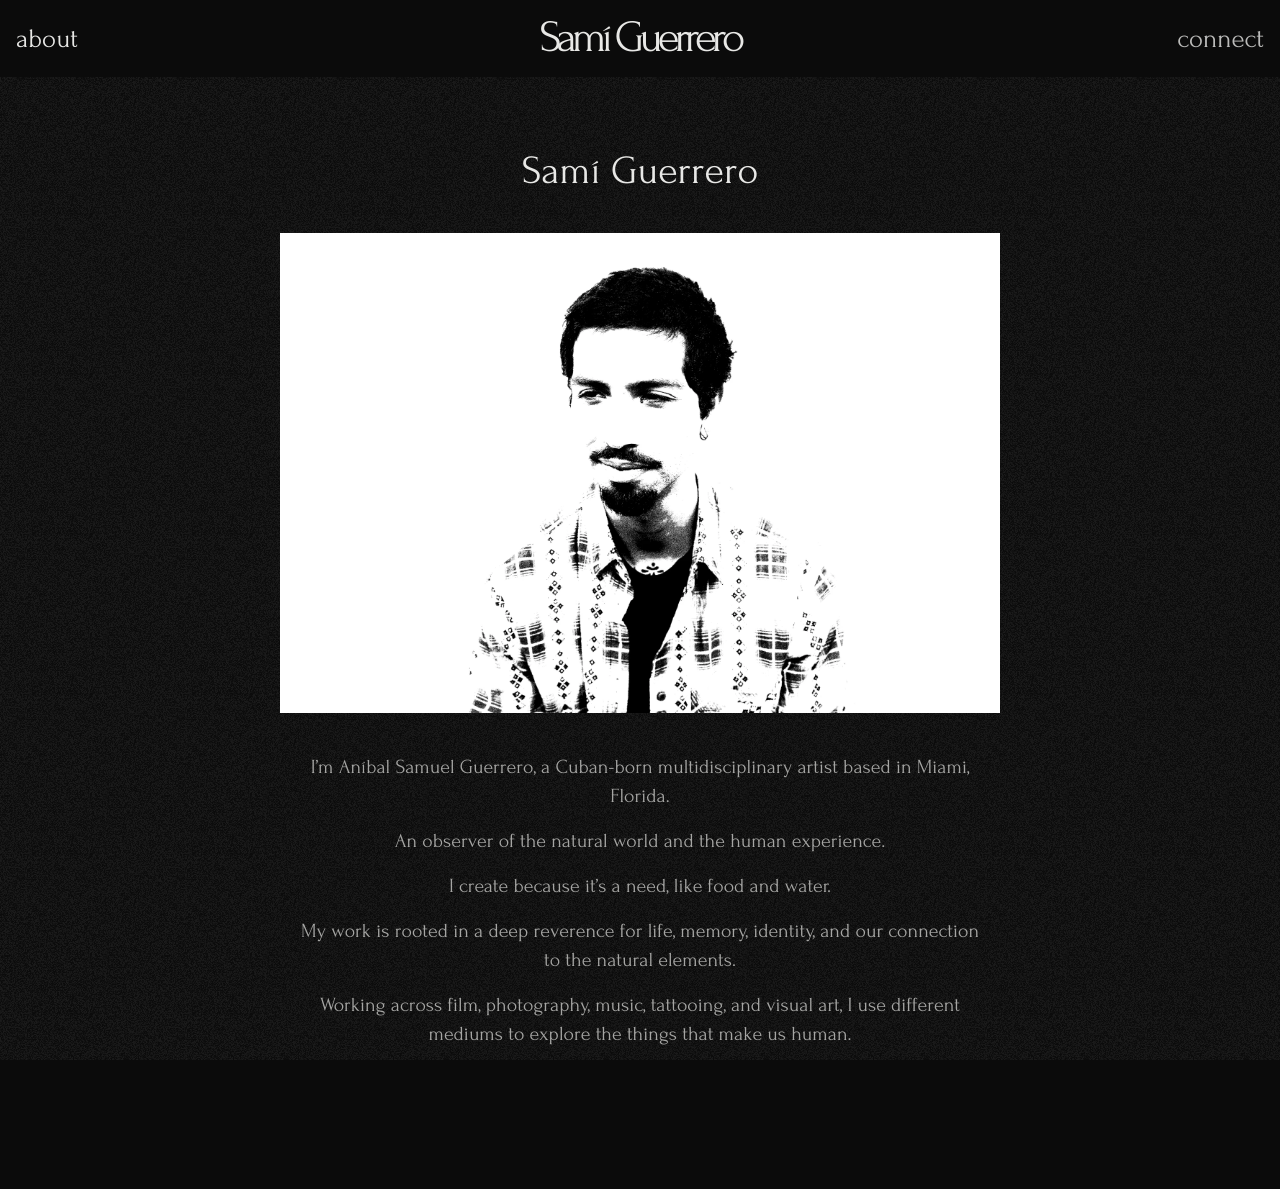
==== about.html @ 872e10c2 "About: add tattooing to the mediums line Co-Authored-By: Claude Opus 5.5 <noreply@anthropic.com> Cla" ====
<!doctype html>
<html lang="en">
<head>
<meta charset="utf-8">
<meta name="viewport" content="width=device-width, initial-scale=1">
<title>about · samigxrrero</title>
<meta name="description" content="About Samí Guerrero.">
<link rel="preconnect" href="https://fonts.googleapis.com">
<link rel="preconnect" href="https://fonts.gstatic.com" crossorigin>
<link rel="stylesheet" href="https://fonts.googleapis.com/css2?family=Forum&display=swap">
<link rel="icon" href="favicon.ico?v=2" sizes="any">
<link rel="icon" href="img/favicon-32.png?v=2" type="image/png" sizes="32x32">
<link rel="icon" href="favicon.svg?v=2" type="image/svg+xml">
<link rel="apple-touch-icon" href="img/apple-touch-icon.png?v=2">
<link rel="stylesheet" href="styles.css?v=20261119m">
</head>
<body>


<div class="wrap">

  <header class="site-header bar">
    <a class="bar-l" href="about.html" aria-current="page">about</a>
    <a class="logo" href="index.html">Samí Guerrero</a>
    <a class="bar-r" href="contact.html">connect</a>
  </header>

  <main class="about-page" aria-label="About">
    <h1 class="about-name">Samí Guerrero</h1>
    <div class="about-portrait" data-tap>
      <img src="img/about-1.webp" alt="Samí Guerrero" width="2000" height="1333">
      <img class="about-alt" src="img/about-2.webp" alt="" aria-hidden="true" width="2000" height="1333">
    </div>
    <div class="lede about-bio">
      <p><span>I’m Aníbal Samuel Guerrero, a Cuban-born multidisciplinary artist based in Miami, Florida.</span><span>An observer of the natural world and the human experience.</span><span>I create because it’s a need, like food and water.</span></p>
      <p><span>My work is rooted in a deep reverence for life, memory, identity, and our connection to the natural elements.</span><span>Working across film, photography, music, tattooing, and visual art, I use different mediums to explore the things that make us human.</span></p>
    </div>
  </main>


</div>
<script src="site.js?v=20261101d"></script>
</body>
</html>
---- styles.css ----
:root {
  --bg: #0b0b0b;
  --fg: #e8e8e6;
  --muted: #a6a6a4;
  --dim: #8c8c8a;
  --line: #262626;
  --ph: #1a1a1a;
  --ease: cubic-bezier(.2, .7, .2, 1);
}

* { box-sizing: border-box; }

html { scroll-behavior: smooth; }

/* nothing on the page may push it wider than the screen, so phones only scroll up and down */
html { overflow-x: hidden; overscroll-behavior-x: none; -webkit-text-size-adjust: 100%; text-size-adjust: 100%; }

body {
  margin: 0;
  overflow-x: clip;
  background: var(--bg);
  color: var(--fg);
  font-family: 'Helvetica Neue', Helvetica, Arial, sans-serif;
  -webkit-font-smoothing: antialiased;
  -moz-osx-font-smoothing: grayscale;
  text-rendering: geometricPrecision;
}

img { display: block; max-width: 100%; }

a { color: var(--fg); text-decoration: none; transition: color .4s ease, opacity .4s ease; }
a:hover { color: #fff; }

/* film grain: one small still noise tile, no live filter or blending, so scrolling stays light */
.grain { display: none; }
body::after { content: ""; position: fixed; inset: 0; z-index: 0; pointer-events: none; background: url(img/grain.png) 0 0 / 160px 160px repeat; opacity: .07; }

.wrap { position: relative; z-index: 1; max-width: 1280px; margin: 0 auto; padding: 0 clamp(16px, 4vw, 56px); min-height: 100vh; display: flex; flex-direction: column; }

/* header + nav */
.site-header { display: flex; flex-wrap: wrap; justify-content: space-between; align-items: center; gap: 16px; padding: 28px 0; }
.logo { font-size: 18px; font-weight: 500; letter-spacing: .02em; }
.nav { display: flex; flex-wrap: wrap; gap: 28px; font-size: 18px; }
.nav a { opacity: .62; }
.nav a:hover, .nav a[aria-current="page"] { opacity: 1; }

/* type */
.display { margin: 0; font-weight: 500; line-height: .9; letter-spacing: -.045em; }
.label { margin: 0; font-size: 13px; font-weight: 500; letter-spacing: .14em; text-transform: uppercase; color: var(--dim); }
.big { margin: 0; font-size: clamp(36px, 5vw, 56px); font-weight: 500; letter-spacing: -.04em; line-height: 1; }
.lede { margin: 0; font-size: 18px; line-height: 1.55; color: var(--muted); }

/* sections */
.section { border-top: 1px solid var(--line); padding: 72px 0; }
.section-head { display: flex; justify-content: space-between; align-items: baseline; margin-bottom: 40px; }
.split { display: flex; flex-wrap: wrap; gap: 48px; }
.split > .label { flex: 1 1 200px; }
.split > .body { flex: 999 1 480px; }

/* placeholders / images */
.ph {
  background: var(--ph); color: var(--dim);
  display: flex; align-items: center; justify-content: center;
  font-size: 13px; letter-spacing: .1em; overflow: hidden;
  transition: background-color .6s ease;
}
.ph img { width: 100%; height: 100%; object-fit: cover; }

/* grids */
.grid { display: grid; gap: 24px; }
.grid-4 { grid-template-columns: repeat(auto-fit, minmax(240px, 1fr)); }
.grid-shop { grid-template-columns: repeat(auto-fit, minmax(200px, 1fr)); }
.grid-2x2 { grid-template-columns: repeat(2, minmax(0, 1fr)); gap: 48px 24px; }
.grid-fill { grid-template-columns: repeat(auto-fill, minmax(220px, 1fr)); }
.grid-decks { grid-template-columns: repeat(auto-fill, minmax(160px, 1fr)); }

/* tiles */
.tile { display: flex; flex-direction: column; gap: 12px; transition: transform .6s var(--ease); }
.tile:hover { transform: translateY(-6px); }
.tile:hover .ph { background-color: #242424; }
.tile-meta { display: flex; justify-content: space-between; font-size: 15px; }
.name { font-size: 15px; }
.price, .num { font-size: 14px; color: var(--dim); }

/* arrows */
.arrow { display: inline-block; transition: transform .5s var(--ease); }
.more { display: inline-flex; align-items: center; gap: 10px; min-height: 44px; font-size: 14px; }
.more:hover .arrow, .world:hover .arrow, .row:hover .arrow { transform: translateX(8px); }

/* worlds */
.world {
  display: flex; flex-direction: column; justify-content: space-between; gap: 64px;
  min-height: 280px; padding: 36px; border: 1px solid #2e2e2e; background: #111;
  transition: background-color .5s ease, border-color .5s ease;
}
.world:hover { background: #161616; border-color: #5a5a5a; }
.world-sub { font-size: 13px; color: var(--dim); }
.world-row { display: flex; justify-content: space-between; align-items: flex-end; }

/* button */
.btn { align-self: flex-start; display: inline-flex; align-items: center; justify-content: center; text-align: center; min-height: 48px; padding: 0 28px; border: 1px solid var(--fg); font-size: 14px; opacity: .8; transition: opacity .6s ease, box-shadow .9s ease, color .6s ease; }
.btn:hover, .btn:focus-visible, .btn[aria-expanded="true"] { opacity: 1; color: #fff; box-shadow: 0 0 32px rgba(255, 255, 255, .06), inset 0 0 16px rgba(255, 255, 255, .02); }
.msg-options { margin-top: 0; animation: fade-in .4s ease; }
@keyframes fade-in { from { opacity: 0; transform: translateY(-4px); } to { opacity: 1; transform: none; } }

/* call to action */
.cta { padding: 120px 0; display: flex; flex-direction: column; align-items: flex-start; gap: 32px; }
.btn-solid { min-height: 52px; padding: 0 32px; background: var(--fg); color: var(--bg); border-color: var(--fg); font-size: 15px; font-weight: 500; }
.btn-solid:hover { background: #fff; color: var(--bg); }

/* photo page: one long stream of vsco photos */
.photos { display: flex; flex-direction: column; gap: 24px; padding: 24px 0 120px; }
.stream { display: flex; flex-direction: column; align-items: center; gap: clamp(40px, 7vw, 88px); padding-top: 48px; }
.still { display: block; width: min(720px, 100%); opacity: 0; transition: opacity .45s ease; }
.still.in { opacity: .9; }
.still img { width: 100%; height: auto; background: var(--ph); }
@media (hover: hover) { .still.in:hover { opacity: 1; } }
.stream-more { align-self: center; margin-top: 72px; font-size: 14px; opacity: .62; transition: opacity .4s ease; }
.stream-more:hover { opacity: 1; }
.cats { display: flex; flex-direction: column; padding-top: 32px; }
.cat-row { align-items: baseline; padding: 18px 0; border-bottom: 1px solid var(--line); opacity: .86; transition: opacity .3s ease; }
.cat-row:hover, .cat-row:focus-visible { opacity: 1; }
.cat-title { font-size: 15px; font-weight: 400; padding-top: 24px; }
@media (prefers-reduced-motion: reduce) { .still { opacity: .86; transform: none; transition: none; } }

/* video page */
.videos { display: flex; flex-direction: column; gap: 72px; padding: 72px 0 120px; }
.vid { display: flex; flex-direction: column; gap: 14px; }
.frame { position: relative; aspect-ratio: 16 / 9; background: var(--ph); overflow: hidden; }
.frame > img, .frame > .ph, .frame iframe, .frame .loop { position: absolute; inset: 0; width: 100%; height: 100%; border: 0; }
.frame > img { object-fit: cover; transition: opacity .6s ease, transform .8s var(--ease); }
.frame .loop { pointer-events: none; opacity: 0; transition: opacity .6s ease; transform: scale(1.02); }
.vid.looping .frame .loop { opacity: 1; }
.vid.looping .frame > img { opacity: 0; }
.play { position: absolute; inset: 0; z-index: 2; width: 100%; height: 100%; background: transparent; border: 0; cursor: pointer; }
.play:focus-visible { outline: 2px solid var(--fg); outline-offset: 4px; }
.vid-meta { display: flex; justify-content: space-between; gap: 16px; font-size: 15px; }
.dim { color: var(--dim); }

/* music page */
.music { display: flex; flex-direction: column; align-items: center; text-align: center; gap: 20px; padding: 96px 0 140px; }
.music .now { font-weight: 400; text-transform: none; letter-spacing: .04em; }
.track { background: none; border: 0; padding: 4px 8px; color: var(--fg); font: inherit; font-size: 18px; cursor: pointer; opacity: .85; transition: opacity .4s ease, color .4s ease; }
.track:hover { opacity: 1; color: #fff; }
.scope { margin-top: 28px; background: none; border: 0; padding: 0; cursor: pointer; width: min(560px, 100%); color: var(--fg); }
.scope canvas { display: block; width: 100%; height: 160px; }

.scope:focus-visible, .track:focus-visible, .skip:focus-visible { outline: 2px solid var(--fg); outline-offset: 6px; }
.deck { display: flex; align-items: center; gap: 24px; margin-top: 12px; font-size: 14px; color: var(--dim); }
.skip { min-width: 44px; min-height: 44px; background: none; border: 0; color: var(--fg); font: inherit; font-size: 18px; cursor: pointer; opacity: .62; transition: opacity .4s ease; }
.skip:hover { opacity: 1; }
.hint { margin: 0; font-size: 13px; color: var(--dim); }
.where { background: #111; color: var(--fg); border: 1px solid #2e2e2e; padding: 36px; min-width: min(360px, 90vw); text-align: center; }
.where::backdrop { background: rgba(0, 0, 0, .7); }
.where-links { display: flex; flex-wrap: wrap; justify-content: center; gap: 16px; margin: 24px 0; }
.where .btn { align-self: auto; }
.close { background: none; border: 0; color: var(--dim); font: inherit; font-size: 13px; cursor: pointer; min-height: 44px; }
.close:hover { color: var(--fg); }

/* back link */
.back { display: inline-flex; align-items: center; min-height: 44px; font-size: 14px; opacity: .62; align-self: flex-start; }
.back:hover { opacity: 1; }

/* foundation page */
.fdn { display: flex; flex-direction: column; gap: 96px; padding: 24px 0 120px; }
.fdn-cols { display: grid; grid-template-columns: repeat(2, minmax(0, 1fr)); gap: 24px; }
.fdn-col { display: flex; flex-direction: column; align-items: flex-start; gap: 16px; padding: 40px; border: 1px solid #2e2e2e; background: #111; }
.fdn-col .label { margin-bottom: 8px; }
.fdn-line { margin: 0; font-size: 14px; color: var(--dim); }
.fdn-link { font-size: 15px; border-bottom: 1px solid #3a3a3a; padding-bottom: 2px; }
.fdn-link:hover { border-color: var(--fg); }
.fdn-col .btn { margin-top: 8px; }
.fdn-mission { display: flex; flex-direction: column; align-items: center; text-align: center; gap: 28px; }
.fdn-mission .lede { max-width: 680px; }
.fdn-logo { display: block; align-self: center; width: min(280px, 70vw); height: auto; border-radius: 50%; }
.fdn-follow { display: flex; flex-direction: column; align-items: center; gap: 20px; }
.fdn-follow .btn { align-self: center; }
@media (max-width: 720px) { .fdn-cols { grid-template-columns: 1fr; } .fdn-col { padding: 28px; } }

/* contact page */
.contact { display: flex; flex-direction: column; gap: 56px; padding: 24px 0 140px; }
.contact-rows { display: flex; flex-direction: column; border-top: 1px solid var(--line); }
.contact-row { display: flex; flex-wrap: wrap; justify-content: space-between; align-items: baseline; gap: 12px 40px; padding: 32px 0; border-bottom: 1px solid var(--line); }
.contact-mail { font-size: clamp(20px, 2.4vw, 28px); letter-spacing: -.01em; }
.contact-intro { display: flex; flex-direction: column; gap: 24px; }
.contact-intro .lede { max-width: 620px; font-style: italic; font-size: clamp(17px, 1.9vw, 21px); line-height: 1.5; letter-spacing: -.01em; color: #d6d6d4; }
.contact-packages { align-self: flex-end; margin-top: 16px; font-size: 14px; opacity: .62; transition: opacity .4s ease; }
.contact-packages:hover, .contact-packages:focus-visible { opacity: 1; }
.where .fdn-line { margin: 8px 0 0; }
button.btn { background: none; color: var(--fg); font: inherit; font-size: 14px; cursor: pointer; }

/* foundation handle + echo */
.handle, .echo { font-size: clamp(28px, 4vw, 44px); font-weight: 500; letter-spacing: -.03em; line-height: 1.15; }
.handle { opacity: .9; transition: opacity .6s ease, text-shadow .9s ease; }
.handle:hover, .handle:focus-visible { opacity: 1; color: #fff; text-shadow: 0 0 36px rgba(255, 255, 255, .08); }
.echo { display: grid; justify-items: center; align-content: start; height: 0; margin-top: -20px; overflow: hidden; transition: height 1s cubic-bezier(.2, .7, .2, 1); }
.echo.on { height: calc(5 * 1.15em + 100px); }
.echo span { opacity: 0; transform: translateY(-70%); transition: opacity .8s ease var(--d), transform .9s cubic-bezier(.2, .7, .2, 1) var(--d); }
.echo.on span { opacity: var(--o); transform: none; }
@media (prefers-reduced-motion: reduce) { .echo, .echo span { transition: none; } }

/* collection intro */
.collection-intro { display: flex; flex-direction: column; align-items: center; text-align: center; gap: 28px; padding: 120px 0 88px; }
.intro-desc { margin: 0; max-width: 680px; font-size: 17px; line-height: 1.6; color: var(--muted); }

/* deck graphics */
.deck-img { aspect-ratio: 1 / 3.62; display: flex; align-items: center; justify-content: center; }
.deck-img img { width: 100%; height: 100%; object-fit: contain; filter: drop-shadow(0 18px 28px rgba(0, 0, 0, .55)); transition: transform .6s var(--ease); }
.tile.deck:hover .deck-img img { transform: translateY(-4px) rotate(-1.5deg); }
.grid-decks { grid-template-columns: repeat(5, minmax(0, 1fr)); }
@media (max-width: 1100px) { .grid-decks { grid-template-columns: repeat(3, minmax(0, 1fr)); } }
@media (max-width: 560px) { .grid-decks { grid-template-columns: repeat(2, minmax(0, 1fr)); } }

/* zine covers */
.grid-zines { grid-template-columns: repeat(3, minmax(0, 1fr)); }
.zine-img { aspect-ratio: 960 / 1395; overflow: hidden; background: var(--ph); box-shadow: 0 18px 40px rgba(0, 0, 0, .5); }
.zine-img img { width: 100%; height: 100%; object-fit: cover; transition: transform .8s var(--ease); }
.tile.zine:hover .zine-img img { transform: scale(1.03); }
@media (max-width: 560px) { .grid-zines { grid-template-columns: repeat(2, minmax(0, 1fr)); } }

/* home: stepped name */
/* homepage: each part fills its own screen; the first screen is only the name */
.home { position: relative; flex: 1; display: flex; flex-direction: column; }
/* looping clip behind the homepage, edge to edge between the header and the footer */
.home-bg { position: absolute; top: 0; bottom: 0; left: 50%; width: 100vw; transform: translateX(-50%); overflow: hidden; z-index: 0; pointer-events: none; }
.home-bg video { width: 100%; height: 100%; object-fit: cover; opacity: .32; }
.home-bg::after { content: ""; position: absolute; inset: 0; background: linear-gradient(to bottom, rgba(11, 11, 11, .55), rgba(11, 11, 11, 0) 22%, rgba(11, 11, 11, 0) 78%, rgba(11, 11, 11, .55)); }
.home > section { position: relative; z-index: 1; }
/* with Reduce Motion on, show a still frame instead of the moving clip */
@media (prefers-reduced-motion: reduce) {
  .home-bg video { display: none; }
  .home-bg::before { content: ""; position: absolute; inset: 0; background: url(img/home-loop-poster.jpg) center / cover no-repeat; opacity: .32; }
}
.home-hero { padding: clamp(48px, 10vh, 120px) 0 clamp(120px, 16vw, 240px); }
/* homepage name + quote in Helvetica Neue (the body font) */
.hero-name { display: flex; flex-direction: column; align-items: flex-start; font-weight: 500; font-size: clamp(64px, 21vw, 300px); letter-spacing: -.045em; }
.hero-name span:last-child { align-self: flex-end; }

/* shop: price on hover */
@media (hover: hover) {
  .tile.deck .price, .tile.zine .price { opacity: 0; transform: translateY(-4px); transition: opacity .4s ease, transform .5s var(--ease); }
  .tile.deck:hover .price, .tile.deck:focus-visible .price, .tile.zine:hover .price, .tile.zine:focus-visible .price { opacity: 1; transform: none; color: var(--fg); }
}

/* home: big links */
/* same gap above work/shop (from the name) and below it (to the quote) */
.bigs { display: flex; flex-direction: column; align-items: center; gap: clamp(40px, 7vw, 96px); padding: 0; margin-top: 70vh; margin-top: 70svh; }
.biglink { font-size: clamp(56px, 9vw, 128px); font-weight: 500; line-height: .9; letter-spacing: -.045em; opacity: .9; transition: transform .8s var(--ease), opacity .6s ease, text-shadow .9s ease; }
.biglink:hover, .biglink:focus-visible { opacity: 1; color: #fff; transform: translateY(-4px); text-shadow: 0 0 40px rgba(255, 255, 255, .08); }
.biglink:active { transform: translateY(-2px) scale(.98); }
.home-fdn { display: flex; flex-direction: column; align-items: center; justify-content: center; text-align: center; gap: 28px; min-height: 100vh; min-height: 100svh; padding: 0; }
.home-fdn .btn { align-self: center; }
.home-quote { margin-top: auto; padding: 48px 0; text-align: center; }
.home-quote p { margin: 0; font-weight: 400; font-style: italic; font-size: clamp(22px, 3vw, 40px); line-height: 1.3; letter-spacing: -.015em; color: #d6d6d4; }

/* work page: magnifying wave */
.work-list { display: flex; flex-direction: column; align-items: center; gap: clamp(24px, 4vw, 48px); padding: clamp(72px, 10vw, 140px) 0 clamp(120px, 14vw, 180px); }
.wave { font-size: clamp(52px, 8.5vw, 120px); font-weight: 500; line-height: 1; letter-spacing: -.045em; opacity: .72; transition: transform 1s var(--ease), opacity .9s ease, text-shadow 1.2s ease, color .9s ease; will-change: transform; }
.wave:hover, .wave:focus-visible { opacity: 1; color: #fff; transform: translateY(-6px) scale(1.04); text-shadow: 0 0 40px rgba(255, 255, 255, .09); }
.wave:active { transform: translateY(-3px) scale(1.02); }
@media (prefers-reduced-motion: reduce) { .wave { transition: none; } }

/* design page (empty for now) */
.design-page { display: flex; flex-direction: column; padding: 24px 0 120px; }

/* about page */
.about-page { display: flex; flex-direction: column; align-items: center; text-align: center; gap: 40px; padding: 72px 0 140px; }
.about-name { margin: 0; font-size: clamp(28px, 3.4vw, 40px); font-weight: 500; letter-spacing: -.03em; line-height: 1.1; }
.about-portrait { position: relative; width: min(720px, 100%); aspect-ratio: 3 / 2; overflow: hidden; }
.about-portrait img { position: absolute; inset: 0; width: 100%; height: 100%; object-fit: contain; display: block; }
.about-portrait .about-alt { opacity: 0; transition: opacity .1s linear; }
.about-portrait { cursor: pointer; -webkit-tap-highlight-color: transparent; }
@media (hover: hover) { .about-portrait:hover .about-alt { opacity: 1; } }
@media (hover: none) { .about-portrait.is-on .about-alt { opacity: 1; } }
.about-bio { max-width: 680px; }

.visually-hidden { position: absolute; width: 1px; height: 1px; overflow: hidden; clip: rect(0 0 0 0); white-space: nowrap; }

/* footer */
.site-footer { margin-top: auto; border-top: 1px solid var(--line); padding: 48px 0 56px; display: flex; flex-wrap: wrap; justify-content: space-between; gap: 24px; font-size: 18px; }

/* drops page */
.cat { padding: 88px 0 0; }
.cat-head { display: flex; justify-content: space-between; align-items: baseline; border-bottom: 1px solid var(--line); padding-bottom: 16px; margin-bottom: 32px; }
.row {
  display: flex; flex-wrap: wrap; align-items: baseline; gap: 16px 40px;
  padding: 28px 0; border-bottom: 1px solid var(--line);
  transition: background-color .5s ease, padding .5s var(--ease);
}
a.row:hover { background: #141414; padding-left: 16px; }
.row .n { flex: 0 0 64px; font-size: 14px; color: var(--dim); }
.row .t { flex: 999 1 280px; font-size: clamp(24px, 3vw, 36px); font-weight: 500; letter-spacing: -.03em; }
.row .d { flex: 0 0 auto; font-size: 14px; color: var(--dim); }
.row.soon { color: #5e5e5c; }
.row.soon .n, .row.soon .d { color: #5e5e5c; }

@media (prefers-reduced-motion: reduce) {
  *, *::before, *::after { transition: none !important; scroll-behavior: auto !important; }
}

/* donate popup: "message us" opens email / instagram choice */
.msg { display: flex; flex-direction: column; align-items: center; gap: 16px; }
.msg summary { list-style: none; cursor: pointer; }
.msg summary::-webkit-details-marker { display: none; }
.msg[open] summary { display: none; }
.msg .fdn-line { margin: 0 0 4px; text-align: center; }

/* commissions popup */
.hire { width: min(600px, 92vw); max-height: 88vh; max-height: 88svh; overflow-y: auto; }
.hire-step[hidden] { display: none; }
.hire-q { margin: 0; font-size: clamp(20px, 2.4vw, 26px); letter-spacing: -.015em; }
.hire-picks { display: grid; grid-template-columns: repeat(2, minmax(0, 1fr)); gap: 12px; margin-top: 24px; }
.hire-picks .btn { width: 100%; }
.hire-packages { list-style: none; margin: 20px 0 16px; padding: 0; border-top: 1px solid var(--line); text-align: left; }
.hire-packages li { display: grid; grid-template-columns: 1fr auto; align-items: baseline; gap: 6px 24px; padding: 18px 0; border-bottom: 1px solid var(--line); }
.hire-tier { grid-column: 1 / -1; font-size: 11px; font-weight: 500; letter-spacing: .14em; text-transform: uppercase; color: var(--dim); }
.hire-name { font-size: 16px; }
.hire-extra { margin: 0 0 12px; font-size: 13px; color: var(--fg); opacity: .75; }
.hire-extra[hidden] { display: none; }
.hire-sub { margin-top: 8px; }
.hire-price { grid-column: 2; grid-row: 2; font-size: 15px; color: #fff; text-align: right; white-space: nowrap; }
@media (max-width: 420px) { .hire-price { white-space: normal; max-width: 9em; } }
.hire-what { grid-column: 1 / -1; font-size: 14px; line-height: 1.5; color: var(--dim); }
.hire-terms { margin: 0 0 24px; font-size: 12px; line-height: 1.5; color: var(--dim); }
/* price shows on hover with a mouse; always shown on phones */
@media (hover: hover) {
  .hire-packages li { transition: background-color .4s ease; }
  .hire-price { opacity: 0; transform: translateX(-4px); transition: opacity .35s ease, transform .4s var(--ease); }
  .hire-packages li:hover .hire-price { opacity: 1; transform: none; }
}
.hire .fdn-line { margin: 0; }
.hire .where-links { margin: 16px 0 8px; }
.hire-budget { margin: 4px 0 8px; font-size: 11px; letter-spacing: .02em; color: var(--dim); opacity: .8; }

/* header stays visible while scrolling */
.site-header { position: sticky; top: 0; z-index: 20; }
/* full-width band behind the header without widening the page (shadow + clip trick) */
.site-header::before { content: ""; position: absolute; top: 0; bottom: 0; left: 50%; width: 100vw; transform: translateX(-50%); z-index: -1; background: var(--bg); } /* solid, so page text never shows through while scrolling */

/* back to top: shows up once you've scrolled down a long page */
.to-top { position: fixed; right: clamp(16px, 3vw, 32px); bottom: clamp(16px, 3vw, 32px); z-index: 30; min-height: 44px; padding: 0 18px; border: 1px solid rgba(232, 232, 230, .5); background: rgba(11, 11, 11, .92); color: var(--fg); font: inherit; font-size: 13px; cursor: pointer; opacity: 0; pointer-events: none; transition: opacity .4s ease, border-color .4s ease; }
.to-top.show { opacity: .85; pointer-events: auto; }
.to-top:hover, .to-top:focus-visible { opacity: 1; border-color: var(--fg); }
/* phones: keep the header to one slim row so the sticky header doesn't eat the screen */
@media (max-width: 560px) {
  .site-header { flex-wrap: nowrap; gap: 12px; padding: 16px 0; }
  .site-header .logo { font-size: 15px; }
  .site-header .nav { flex-wrap: nowrap; gap: 14px; font-size: 15px; }
}
@media (max-width: 360px) {
  .site-header .logo, .site-header .nav { font-size: 13px; }
  .site-header .nav { gap: 10px; }
}
@media (max-width: 560px) { .about-bio { font-size: 16px; line-height: 1.6; } }

/* touch screens: no hover lifts or wobbles (a tap leaves :hover stuck on phones) */
@media (hover: none) {
  .tile:hover, .biglink:hover, .wave:hover,
  .tile.deck:hover .deck-img img, .tile.zine:hover .zine-img img,
  .more:hover .arrow, .world:hover .arrow, .row:hover .arrow { transform: none; text-shadow: none; }
}

/* phones: one column that fits the screen, calmer spacing, footer link centered */
@media (max-width: 560px) {
  .wrap { padding: 0 20px; }
  .site-footer { justify-content: center; text-align: center; padding: 36px 0 44px; }
  .section { padding: 48px 0; }
  .collection-intro { padding: 72px 0 56px; gap: 20px; }
  .cat { padding: 56px 0 0; }
  .videos { gap: 48px; padding: 40px 0 88px; }
  .photos { padding: 16px 0 88px; }
  .music { padding: 56px 0 96px; }
  .contact { gap: 40px; padding: 16px 0 96px; }
  .contact-row { flex-direction: column; align-items: flex-start; padding: 24px 0; }
  .about-page { gap: 28px; padding: 40px 0 96px; }
  .fdn { gap: 64px; padding: 16px 0 88px; }
  .cta { padding: 72px 0; }
  .design-page { padding: 16px 0 88px; }
  .work-list { padding: 56px 0 96px; }
}

/* nov 2026 redesign from sami's figma: Forum everywhere, centered header, arrows between three videos */
body { font-family: 'Forum', 'Helvetica Neue', Helvetica, Arial, serif; font-synthesis: none; }
button, input, textarea { font-family: inherit; }
.bar { display: grid; grid-template-columns: 1fr auto 1fr; align-items: center; gap: 16px; padding: 14px 0; }
.bar .logo { font-size: clamp(28px, 3.5vw, 50px); font-weight: 400; letter-spacing: 0; line-height: 1.1; }
.bar-l, .bar-r { font-size: clamp(18px, 2.1vw, 30px); opacity: .8; transition: opacity .3s ease; }
.bar-l { justify-self: start; }
.bar-r { justify-self: end; }
.bar-l:hover, .bar-r:hover, .bar [aria-current="page"] { opacity: 1; }

.home2 { flex: 1; display: flex; flex-direction: column; }
.stage { position: relative; display: grid; grid-template-columns: auto minmax(0, 1fr) auto; align-items: center; gap: clamp(4px, 2.5vw, 40px); min-height: calc(100vh - 210px); min-height: calc(100svh - 210px); padding: clamp(28px, 5vw, 64px) 0; }
.stage > .home-bg { z-index: 0; }
.reel { position: relative; z-index: 1; display: grid; width: 100%; max-width: 940px; justify-self: center; }
.slide { grid-area: 1 / 1; opacity: 0; visibility: hidden; transform: translateX(28px); transition: opacity .3s ease, transform .4s var(--ease), visibility 0s .4s; }
.stage[data-dir="back"] .slide { transform: translateX(-28px); }
.stage[data-dir="fwd"] .slide.was-active { transform: translateX(-28px); }
.stage[data-dir="back"] .slide.was-active { transform: translateX(28px); }
.stage .slide.is-active { opacity: 1; visibility: visible; transform: none; transition: opacity .3s ease, transform .4s var(--ease), visibility 0s; }
.slide .vid-meta { align-items: baseline; }
.slide .vid-meta span:first-child { font-size: clamp(22px, 2.6vw, 36px); line-height: 1.1; }
.slide .vid-meta .dim { font-size: clamp(14px, 1.3vw, 18px); }
.arrow { position: relative; z-index: 2; display: flex; align-items: center; justify-content: center; width: 52px; height: 52px; padding: 0; background: none; border: 0; color: var(--fg); cursor: pointer; opacity: .7; transition: opacity .3s ease, transform .3s var(--ease); }
.arrow svg { width: 30px; height: 30px; fill: none; stroke: currentColor; stroke-width: 1.2; stroke-linecap: round; stroke-linejoin: round; }
.arrow:hover, .arrow:focus-visible { opacity: 1; }
.prev:hover { transform: translateX(-3px); }
.next:hover { transform: translateX(3px); }

.goods { display: flex; justify-content: center; padding: clamp(36px, 5vw, 72px) 0; }
.goods-set { display: grid; grid-template-columns: repeat(2, minmax(0, 220px)); gap: 24px; animation: goods-in .35s ease; }
.goods-set[hidden] { display: none; }
@keyframes goods-in { from { opacity: 0; transform: translateY(8px); } to { opacity: 1; transform: none; } }
.good { display: flex; flex-direction: column; gap: 10px; font-size: 18px; }
.good-img { aspect-ratio: 960 / 1395; }
.pin-img { display: flex; align-items: center; justify-content: center; background: transparent; box-shadow: none; border: 1px dashed var(--line); }
.pin-img span { width: 56%; aspect-ratio: 1; border-radius: 50%; border: 1px solid #333; }
.good .name { font-size: 18px; }
.good-line { display: flex; justify-content: space-between; gap: 12px; }
.good .price { font-size: 15px; }
.good .buy { font-size: 15px; opacity: .62; transition: opacity .3s ease; }
a.good:hover .buy, a.good:focus-visible .buy { opacity: 1; }
a.good:hover .zine-img img { transform: scale(1.03); }
.good.soon .name, .good.soon .price { color: #5e5e5c; }

.home-quote { margin-top: auto; padding: 28px 0 36px; text-align: center; }
.home-quote p { margin: 0; font-style: normal; font-weight: 400; font-size: clamp(22px, 3.5vw, 50px); line-height: 1.3; letter-spacing: -.01em; color: #d6d6d4; }

.about-name, .big, .display { font-weight: 400; letter-spacing: 0; }
.about-bio { font-size: 20px; }
.contact-mail { font-size: clamp(22px, 2.6vw, 32px); }
.inquiry { display: flex; flex-direction: column; gap: 16px; max-width: 560px; }
.inquiry input, .inquiry textarea { width: 100%; padding: 12px 0; background: transparent; border: 0; border-bottom: 1px solid var(--line); color: var(--fg); font-size: 20px; outline: none; resize: vertical; border-radius: 0; }
.inquiry input:focus, .inquiry textarea:focus { border-bottom-color: var(--fg); }
.inquiry ::placeholder { color: #6a6a68; }

@media (max-width: 560px) {
  .bar { gap: 8px; padding: 12px 0; }
  .stage { grid-template-columns: 34px minmax(0, 1fr) 34px; gap: 4px; min-height: 0; padding: 28px 0; }
  .arrow { width: 34px; height: 44px; }
  .arrow svg { width: 22px; height: 22px; }
  .goods-set { grid-template-columns: repeat(2, minmax(0, 1fr)); gap: 14px; width: 100%; }
  .slide .vid-meta { flex-direction: column; gap: 2px; }
}
@media (hover: none) { a.good:hover .zine-img img, .prev:hover, .next:hover { transform: none; } }
.label { font-size: 15px; letter-spacing: .1em; font-weight: 400; }
.contact { padding-top: clamp(32px, 5vw, 72px); }
.inquiry .btn { font-size: 17px; }
/* header spans a bit wider than the page, like the figma frame (about and contact near the edges) */
.bar { width: min(1280px, 100vw - 32px); margin-left: calc(50% - min(640px, 50vw - 16px)); padding-left: 0; padding-right: 0; }
@media (max-width: 560px) { .bar { width: calc(100vw - 32px); margin-left: calc(50% - 50vw + 16px); } }
/* homepage without the background clip or quote: just the grain, the video and its products */
.stage { min-height: 0; padding: clamp(40px, 7vh, 96px) 0 clamp(24px, 4vh, 48px); }
.goods { padding-bottom: clamp(64px, 9vw, 120px); }
/* header name tracked tight like the figma frame (-5.5px at 50px) */
.bar .logo { letter-spacing: -.11em; white-space: nowrap; }
.contact-line { margin: -32px 0 0; font-size: clamp(20px, 2vw, 26px); color: var(--muted); }
@media (max-width: 560px) { .contact-line { margin-top: -20px; } }

/* contact: email front and center, follow along card, inquiry form */
.contact2 { display: flex; flex-direction: column; align-items: center; gap: clamp(72px, 10vw, 120px); padding: clamp(48px, 8vw, 96px) 0 clamp(80px, 10vw, 140px); }
.c-direct { display: flex; flex-direction: column; align-items: center; gap: 20px; text-align: center; }
.c-direct .contact-line { margin: 0; }
.c-email { font-size: clamp(26px, 4.4vw, 56px); letter-spacing: -.01em; margin-top: 12px; border-bottom: 1px solid transparent; transition: border-color .3s ease; word-break: break-word; }
.c-email:hover { border-bottom-color: var(--fg); }
.c-follow, .c-inquiry { width: 100%; display: flex; flex-direction: column; align-items: center; gap: 24px; }
.c-follow-card { display: flex; flex-direction: column; align-items: center; gap: 16px; width: min(100%, 520px); font-size: 22px; }
.c-inquiry .inquiry { width: min(100%, 680px); max-width: none; gap: 22px; }
.inquiry label { display: flex; flex-direction: column; gap: 4px; flex: 1 1 240px; }
.inquiry label span { font-size: 16px; color: var(--muted); }
.inq-row { display: flex; flex-wrap: wrap; gap: 22px 32px; }
.inquiry .btn { align-self: flex-start; margin-top: 8px; }
.inquiry > label { flex: none; }
/* connect page: email is the first line, handle under the photo, centered send */
.sr-only { position: absolute !important; width: 1px; height: 1px; padding: 0; margin: -1px; overflow: hidden; clip: rect(0 0 0 0); white-space: nowrap; border: 0; }
.c-handle { opacity: .75; transition: opacity .3s ease, text-shadow .4s ease; }
.c-follow-card:hover .c-handle, .c-follow-card:focus-visible .c-handle { opacity: 1; text-shadow: 0 0 18px rgba(255, 255, 255, .35); }
.inquiry input:focus, .inquiry textarea:focus { box-shadow: 0 1px 0 0 var(--fg); }
.inquiry .btn { align-self: center; }
.inq-status { margin: 0; min-height: 1.2em; text-align: center; font-size: 17px; color: var(--muted); }
.inquiry { position: relative; }
.inq-send { display: flex; justify-content: center; width: 100%; margin-top: 8px; }
.inq-send .btn { align-self: auto; margin: 0; }
/* inquiry form: regular casing, a little tighter */
.inq-title { text-transform: none; letter-spacing: .02em; font-size: 20px; color: var(--fg); }
.c-inquiry .inquiry { gap: 16px; }
.inq-row { gap: 16px 32px; }
.inquiry input, .inquiry textarea { padding: 8px 0; }
/* instagram box: a fixed @ in front so people only type the handle */
.at-wrap { position: relative; display: block; }
.at-wrap .at { position: absolute; left: 0; top: 50%; transform: translateY(-50%); font-size: 20px; color: var(--muted); pointer-events: none; }
.at-wrap input { padding-left: 19px; }

/* moving static: the same grain tile jumps to a new spot ~10 times a second, like old tv static.
   transform only, so it stays on the graphics card and doesn't slow scrolling */
body::after { inset: -160px; will-change: transform; animation: static .8s steps(1, end) infinite; }
@keyframes static {
  0%   { transform: translate(0, 0); }
  12.5% { transform: translate(-53px, 37px); }
  25%  { transform: translate(71px, -29px); }
  37.5% { transform: translate(-17px, -83px); }
  50%  { transform: translate(97px, 61px); }
  62.5% { transform: translate(-89px, 11px); }
  75%  { transform: translate(23px, 113px); }
  87.5% { transform: translate(-131px, -47px); }
}
@media (prefers-reduced-motion: reduce) { body::after { animation: none; } }

.c-follow-card { width: min(100%, 440px); }

/* about: several paragraphs of bio */
.about-bio p { margin: 0 0 1.1em; }
.about-bio p:last-child { margin-bottom: 0; }
.about-bio em { font-style: italic; font-synthesis: style; color: var(--fg); }
/* about: each sentence starts on its own line, with a hair of space so wrapped ones stay readable */
.about-bio p span { display: block; }
.about-bio p span + span { margin-top: .35em; }

/* homepage is just the videos now: keep the player in the middle of the screen instead of leaving an empty bottom */
.home2 { justify-content: center; }
.home2 .stage { padding-bottom: clamp(56px, 10vh, 120px); }
/* phones: the video uses the full width, arrows sit underneath it */
@media (max-width: 560px) {
  .home2 .stage { grid-template-columns: 1fr 1fr; row-gap: 12px; }
  .home2 .reel { grid-column: 1 / -1; grid-row: 1; overflow: hidden; }
  .home2 .arrow.prev { grid-row: 2; grid-column: 1; justify-self: start; margin-left: -8px; }
  .home2 .arrow.next { grid-row: 2; grid-column: 2; justify-self: end; margin-right: -8px; }
}
/* never let anything push the page sideways on a phone */
html, body { overflow-x: clip; }
@supports not (overflow-x: clip) { html { overflow-x: hidden; } }

/* even spacing (2026-11-03): one gap between sections, one gap inside each section.
*/
.contact2 { --sec: clamp(56px, 8vw, 88px); --in: 20px; gap: var(--sec); }
.c-email { margin-top: 0; }
.c-follow-card { gap: 0; }
.c-handle { margin-top: 8px; }
.c-follow, .c-inquiry { gap: var(--in); }
.inq-title { margin-top: 0; }
.c-inquiry .inquiry { margin-top: 0; }

/* about: every sentence sits the same distance apart, paragraphs included */
.about-bio { line-height: 1.45; }
.about-bio p { margin: 0 0 .8em; }
.about-bio p:last-child { margin-bottom: 0; }
.about-bio p span + span { margin-top: .8em; }

/* connect: view-master. One film-negative frame at a time; a tap (or every few seconds)
   slides the strip one frame over. Only transform animates, so it stays smooth. */
.vm { width: min(100%, 340px); overflow: hidden; cursor: pointer; touch-action: pan-y; -webkit-tap-highlight-color: transparent; outline-offset: 6px; }
.vm-strip { display: flex; transition: transform .9s cubic-bezier(.65, 0, .35, 1); will-change: transform; }
.vm-frame { flex: 0 0 100%; margin: 0; }
/* pure black and white, a touch dimmer so it doesn't glare. Edges feather out into the page
   (same mask the old tree photo used) so there's no hard border */
.vm-frame img { display: block; width: 100%; height: auto; aspect-ratio: 3 / 4; filter: contrast(1.08) brightness(.88);
  -webkit-mask-image: linear-gradient(to right, transparent, #000 2%, #000 98%, transparent), linear-gradient(to bottom, transparent, #000 1.5%, #000 98.5%, transparent);
  -webkit-mask-composite: source-in;
          mask-image: linear-gradient(to right, transparent, #000 2%, #000 98%, transparent), linear-gradient(to bottom, transparent, #000 1.5%, #000 98.5%, transparent);
          mask-composite: intersect; }
@media (prefers-reduced-motion: reduce) { .vm-strip { transition: none; } }
.c-follow-card .c-handle { margin-top: 0; }
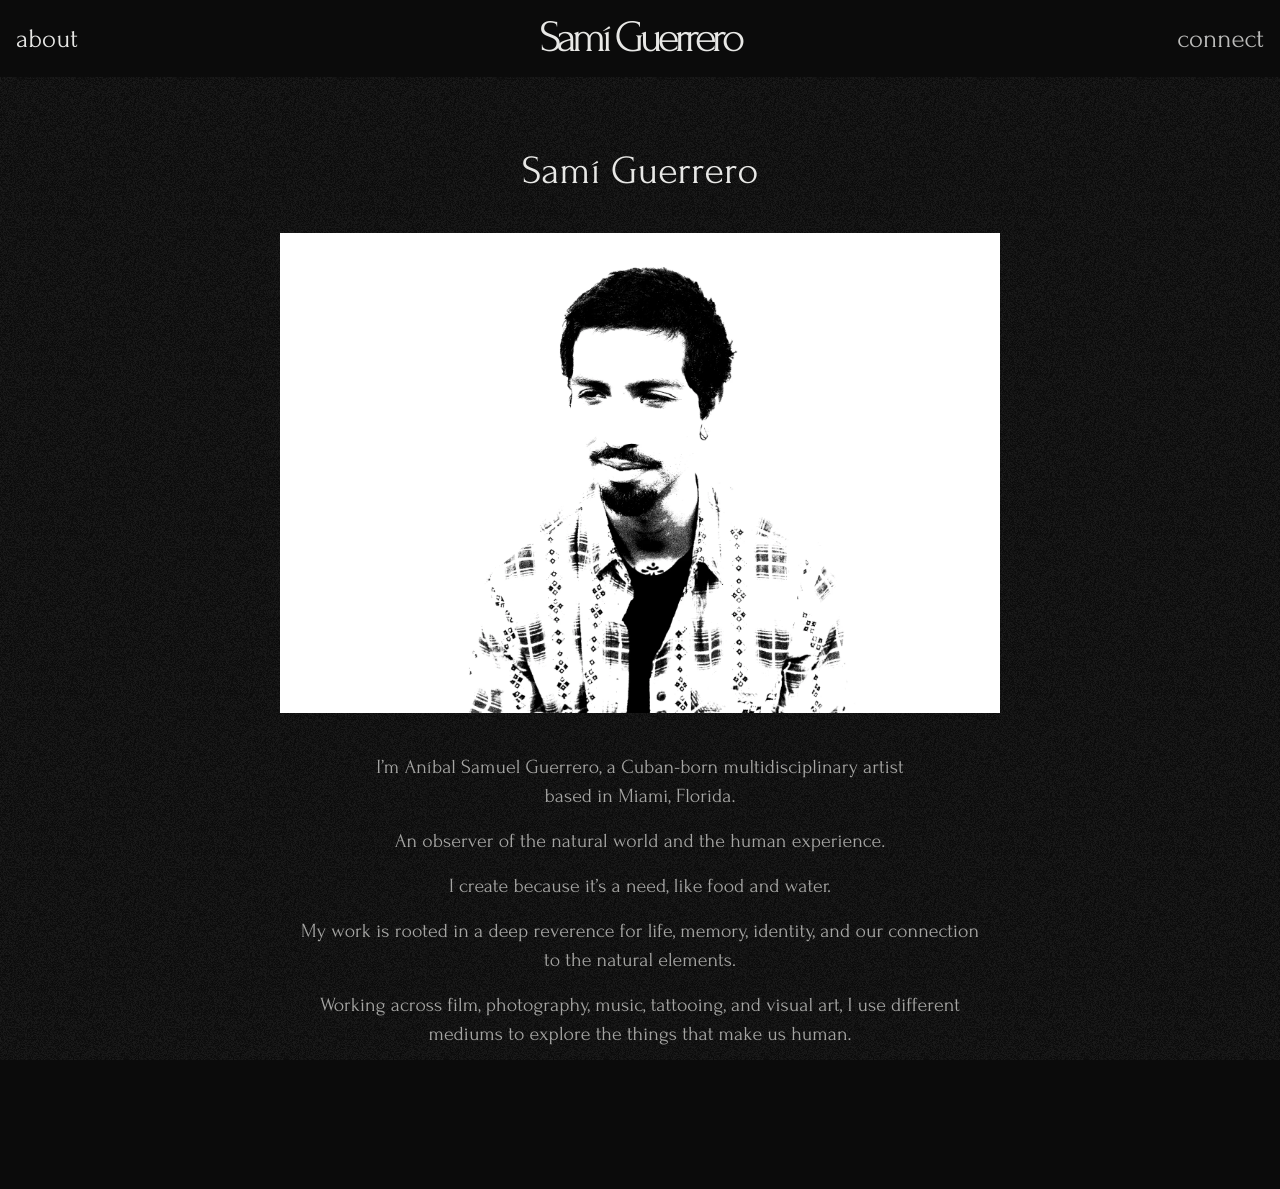
==== commit ccae40d4: "About: put 'based in Miami, Florida.' on its own line Co-Authored-By: Claude Opus 5.5 <noreply@anthr" ====
--- a/about.html
+++ b/about.html
@@ -32,7 +32,7 @@
       <img class="about-alt" src="img/about-2.webp" alt="" aria-hidden="true" width="2000" height="1333">
     </div>
     <div class="lede about-bio">
-      <p><span>I’m Aníbal Samuel Guerrero, a Cuban-born multidisciplinary artist based in Miami, Florida.</span><span>An observer of the natural world and the human experience.</span><span>I create because it’s a need, like food and water.</span></p>
+      <p><span>I’m Aníbal Samuel Guerrero, a Cuban-born multidisciplinary artist<br>based in Miami, Florida.</span><span>An observer of the natural world and the human experience.</span><span>I create because it’s a need, like food and water.</span></p>
       <p><span>My work is rooted in a deep reverence for life, memory, identity, and our connection to the natural elements.</span><span>Working across film, photography, music, tattooing, and visual art, I use different mediums to explore the things that make us human.</span></p>
     </div>
   </main>
--- a/styles.css
+++ b/styles.css
@@ -546,17 +546,11 @@
 .about-bio p:last-child { margin-bottom: 0; }
 .about-bio p span + span { margin-top: .8em; }
 
-/* connect: view-master. One film-negative frame at a time; a tap (or every few seconds)
-   slides the strip one frame over. Only transform animates, so it stays smooth. */
-.vm { width: min(100%, 340px); overflow: hidden; cursor: pointer; touch-action: pan-y; -webkit-tap-highlight-color: transparent; outline-offset: 6px; }
-.vm-strip { display: flex; transition: transform .9s cubic-bezier(.65, 0, .35, 1); will-change: transform; }
-.vm-frame { flex: 0 0 100%; margin: 0; }
-/* pure black and white, a touch dimmer so it doesn't glare. Edges feather out into the page
-   (same mask the old tree photo used) so there's no hard border */
-.vm-frame img { display: block; width: 100%; height: auto; aspect-ratio: 3 / 4; filter: contrast(1.08) brightness(.88);
+/* connect: one still photo of the buildings, black and white, a touch dimmer so it doesn't glare.
+   Edges feather out into the page so there's no hard border */
+.c-photo { display: block; width: min(100%, 340px); height: auto; aspect-ratio: 3 / 4; filter: contrast(1.08) brightness(.88);
   -webkit-mask-image: linear-gradient(to right, transparent, #000 2%, #000 98%, transparent), linear-gradient(to bottom, transparent, #000 1.5%, #000 98.5%, transparent);
   -webkit-mask-composite: source-in;
           mask-image: linear-gradient(to right, transparent, #000 2%, #000 98%, transparent), linear-gradient(to bottom, transparent, #000 1.5%, #000 98.5%, transparent);
           mask-composite: intersect; }
-@media (prefers-reduced-motion: reduce) { .vm-strip { transition: none; } }
 .c-follow-card .c-handle { margin-top: 0; }
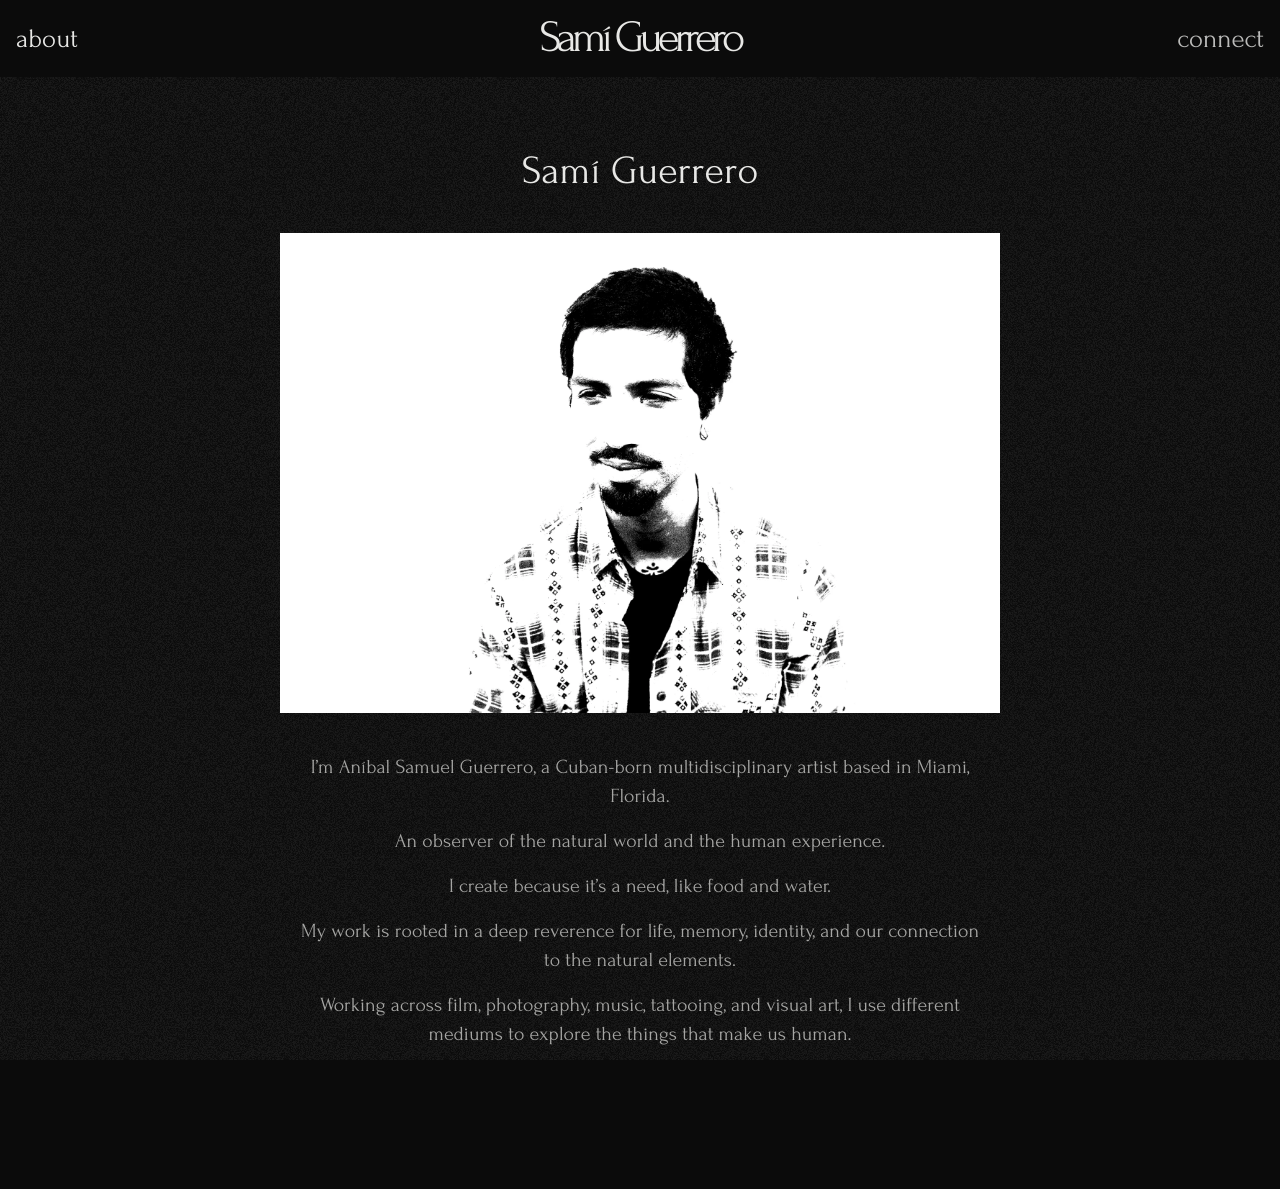
==== commit ea2f912e: "Merge pull request #39 from as-guerrero/claude/project-thread-9653m8 Connect: one still photo of the" ====
--- a/about.html
+++ b/about.html
@@ -12,7 +12,7 @@
 <link rel="icon" href="img/favicon-32.png?v=2" type="image/png" sizes="32x32">
 <link rel="icon" href="favicon.svg?v=2" type="image/svg+xml">
 <link rel="apple-touch-icon" href="img/apple-touch-icon.png?v=2">
-<link rel="stylesheet" href="styles.css?v=20261119m">
+<link rel="stylesheet" href="styles.css?v=20261125a">
 </head>
 <body>
 
@@ -32,7 +32,7 @@
       <img class="about-alt" src="img/about-2.webp" alt="" aria-hidden="true" width="2000" height="1333">
     </div>
     <div class="lede about-bio">
-      <p><span>I’m Aníbal Samuel Guerrero, a Cuban-born multidisciplinary artist<br>based in Miami, Florida.</span><span>An observer of the natural world and the human experience.</span><span>I create because it’s a need, like food and water.</span></p>
+      <p><span>I’m Aníbal Samuel Guerrero, a Cuban-born multidisciplinary artist based in Miami, Florida.</span><span>An observer of the natural world and the human experience.</span><span>I create because it’s a need, like food and water.</span></p>
       <p><span>My work is rooted in a deep reverence for life, memory, identity, and our connection to the natural elements.</span><span>Working across film, photography, music, tattooing, and visual art, I use different mediums to explore the things that make us human.</span></p>
     </div>
   </main>
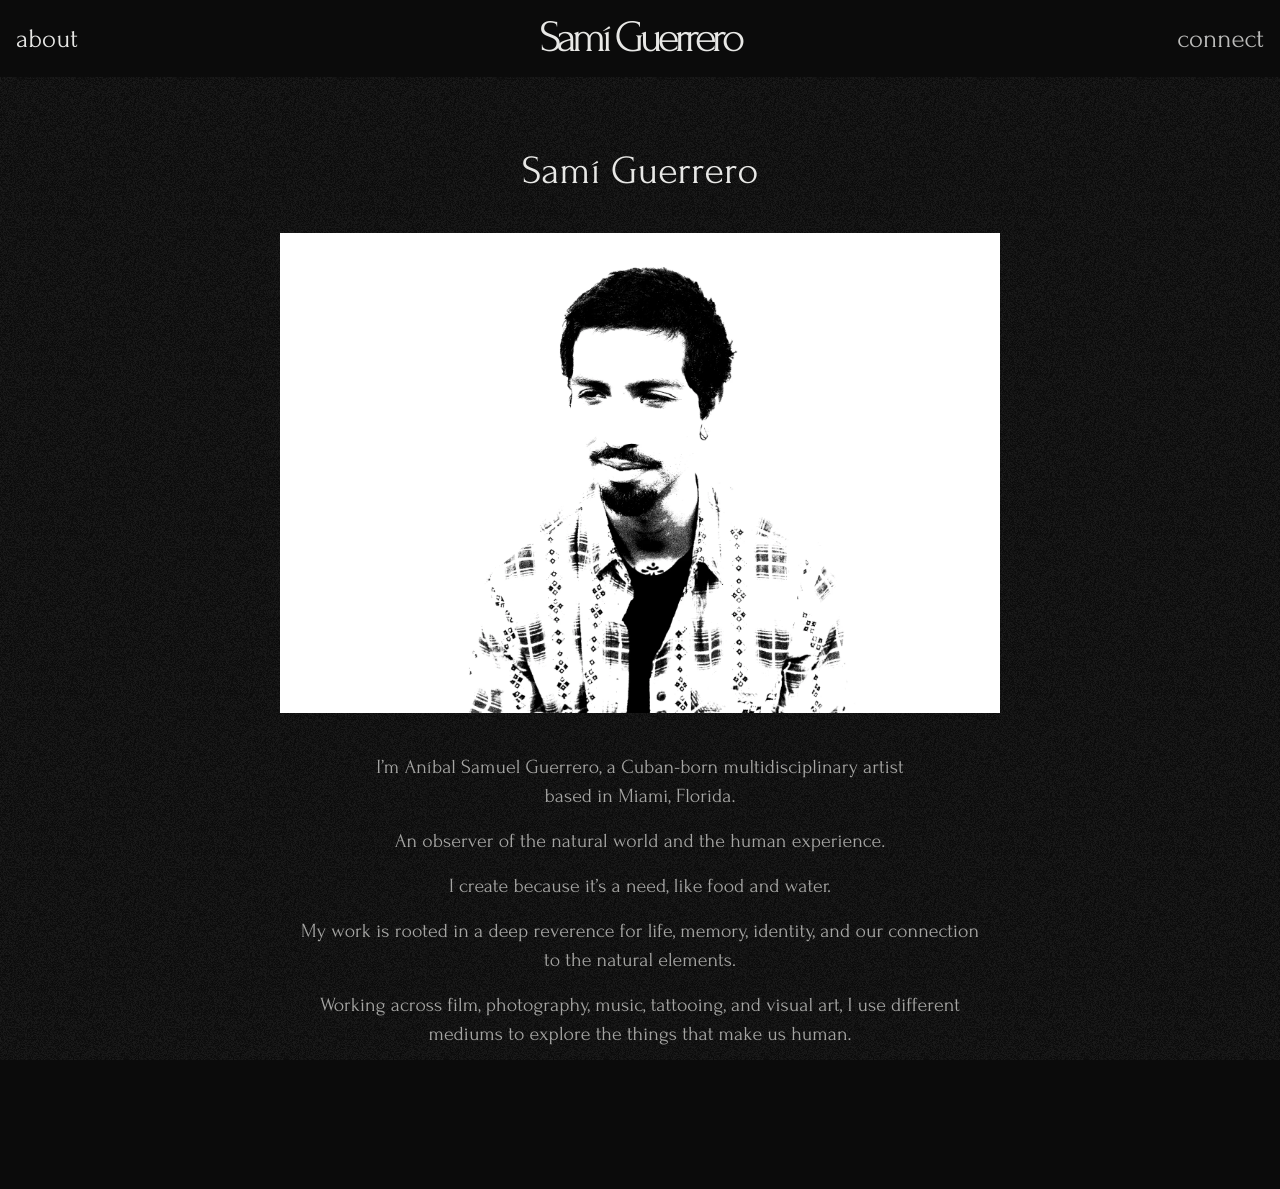
==== commit d7f090d1: "Merge remote-tracking branch 'origin/main' into claude/project-thread-60weve" ====
--- a/about.html
+++ b/about.html
@@ -32,7 +32,7 @@
       <img class="about-alt" src="img/about-2.webp" alt="" aria-hidden="true" width="2000" height="1333">
     </div>
     <div class="lede about-bio">
-      <p><span>I’m Aníbal Samuel Guerrero, a Cuban-born multidisciplinary artist based in Miami, Florida.</span><span>An observer of the natural world and the human experience.</span><span>I create because it’s a need, like food and water.</span></p>
+      <p><span>I’m Aníbal Samuel Guerrero, a Cuban-born multidisciplinary artist<br>based in Miami, Florida.</span><span>An observer of the natural world and the human experience.</span><span>I create because it’s a need, like food and water.</span></p>
       <p><span>My work is rooted in a deep reverence for life, memory, identity, and our connection to the natural elements.</span><span>Working across film, photography, music, tattooing, and visual art, I use different mediums to explore the things that make us human.</span></p>
     </div>
   </main>
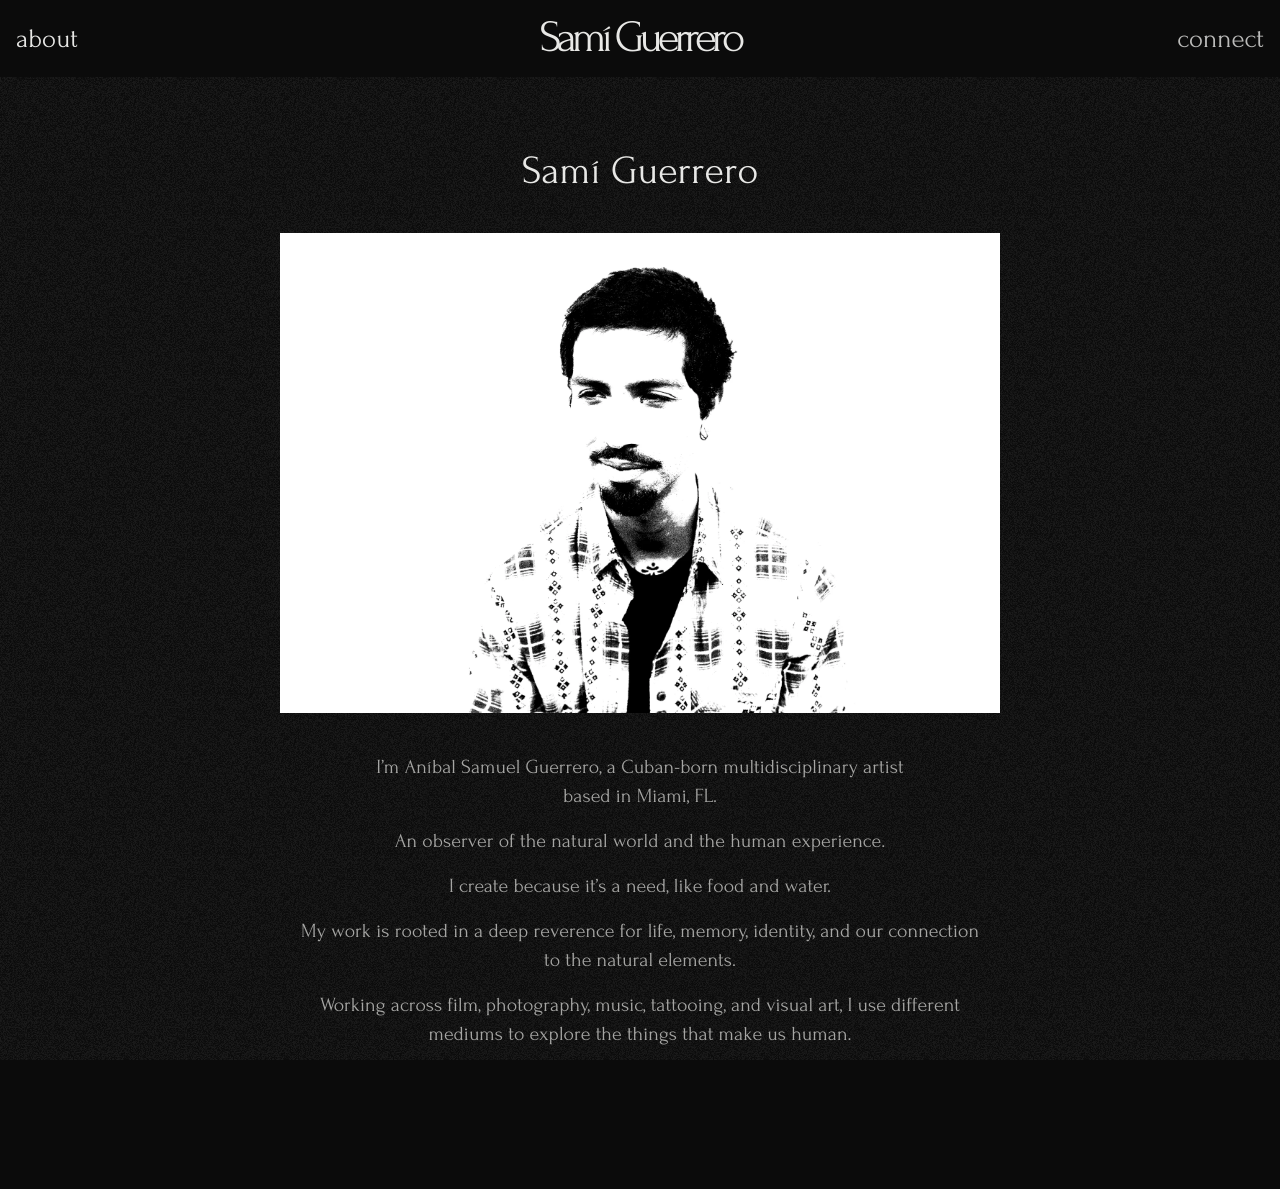
==== commit 12fbbfee: "About: Miami, FL Co-Authored-By: Claude Opus 5.5 <noreply@anthropic.com> Claude-Session: https://cla" ====
--- a/about.html
+++ b/about.html
@@ -32,7 +32,7 @@
       <img class="about-alt" src="img/about-2.webp" alt="" aria-hidden="true" width="2000" height="1333">
     </div>
     <div class="lede about-bio">
-      <p><span>I’m Aníbal Samuel Guerrero, a Cuban-born multidisciplinary artist<br>based in Miami, Florida.</span><span>An observer of the natural world and the human experience.</span><span>I create because it’s a need, like food and water.</span></p>
+      <p><span>I’m Aníbal Samuel Guerrero, a Cuban-born multidisciplinary artist<br>based in Miami, FL.</span><span>An observer of the natural world and the human experience.</span><span>I create because it’s a need, like food and water.</span></p>
       <p><span>My work is rooted in a deep reverence for life, memory, identity, and our connection to the natural elements.</span><span>Working across film, photography, music, tattooing, and visual art, I use different mediums to explore the things that make us human.</span></p>
     </div>
   </main>
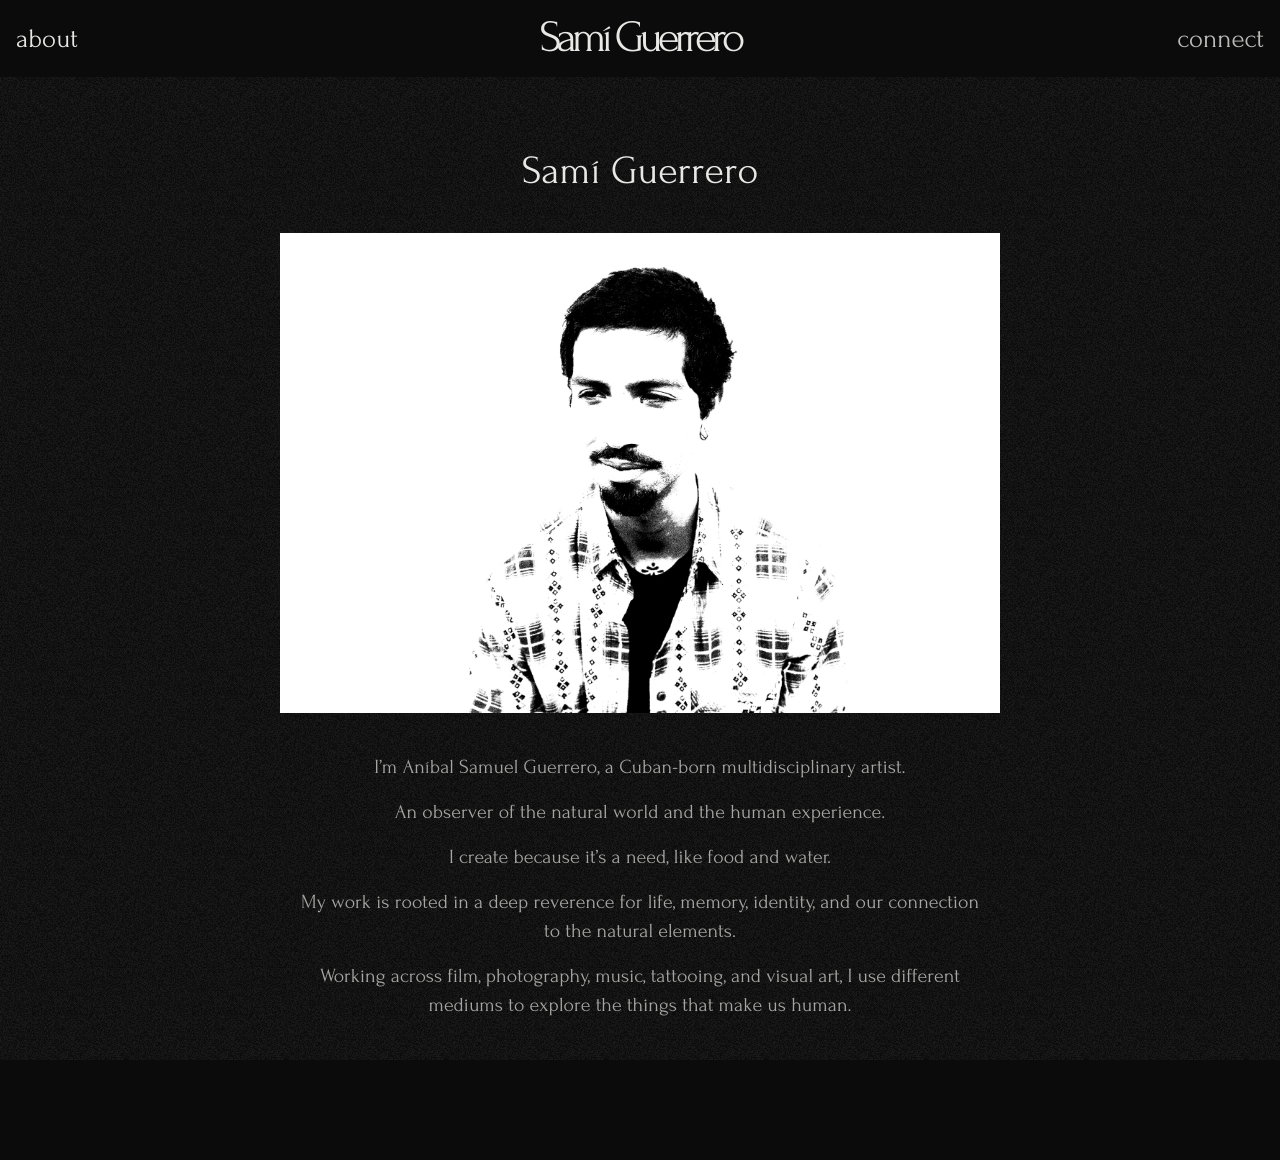
==== commit ae7bc768: "About: drop 'based in Miami, FL' Co-Authored-By: Claude Opus 5.5 <noreply@anthropic.com> Claude-Sess" ====
--- a/about.html
+++ b/about.html
@@ -32,7 +32,7 @@
       <img class="about-alt" src="img/about-2.webp" alt="" aria-hidden="true" width="2000" height="1333">
     </div>
     <div class="lede about-bio">
-      <p><span>I’m Aníbal Samuel Guerrero, a Cuban-born multidisciplinary artist<br>based in Miami, FL.</span><span>An observer of the natural world and the human experience.</span><span>I create because it’s a need, like food and water.</span></p>
+      <p><span>I’m Aníbal Samuel Guerrero, a Cuban-born multidisciplinary artist.</span><span>An observer of the natural world and the human experience.</span><span>I create because it’s a need, like food and water.</span></p>
       <p><span>My work is rooted in a deep reverence for life, memory, identity, and our connection to the natural elements.</span><span>Working across film, photography, music, tattooing, and visual art, I use different mediums to explore the things that make us human.</span></p>
     </div>
   </main>
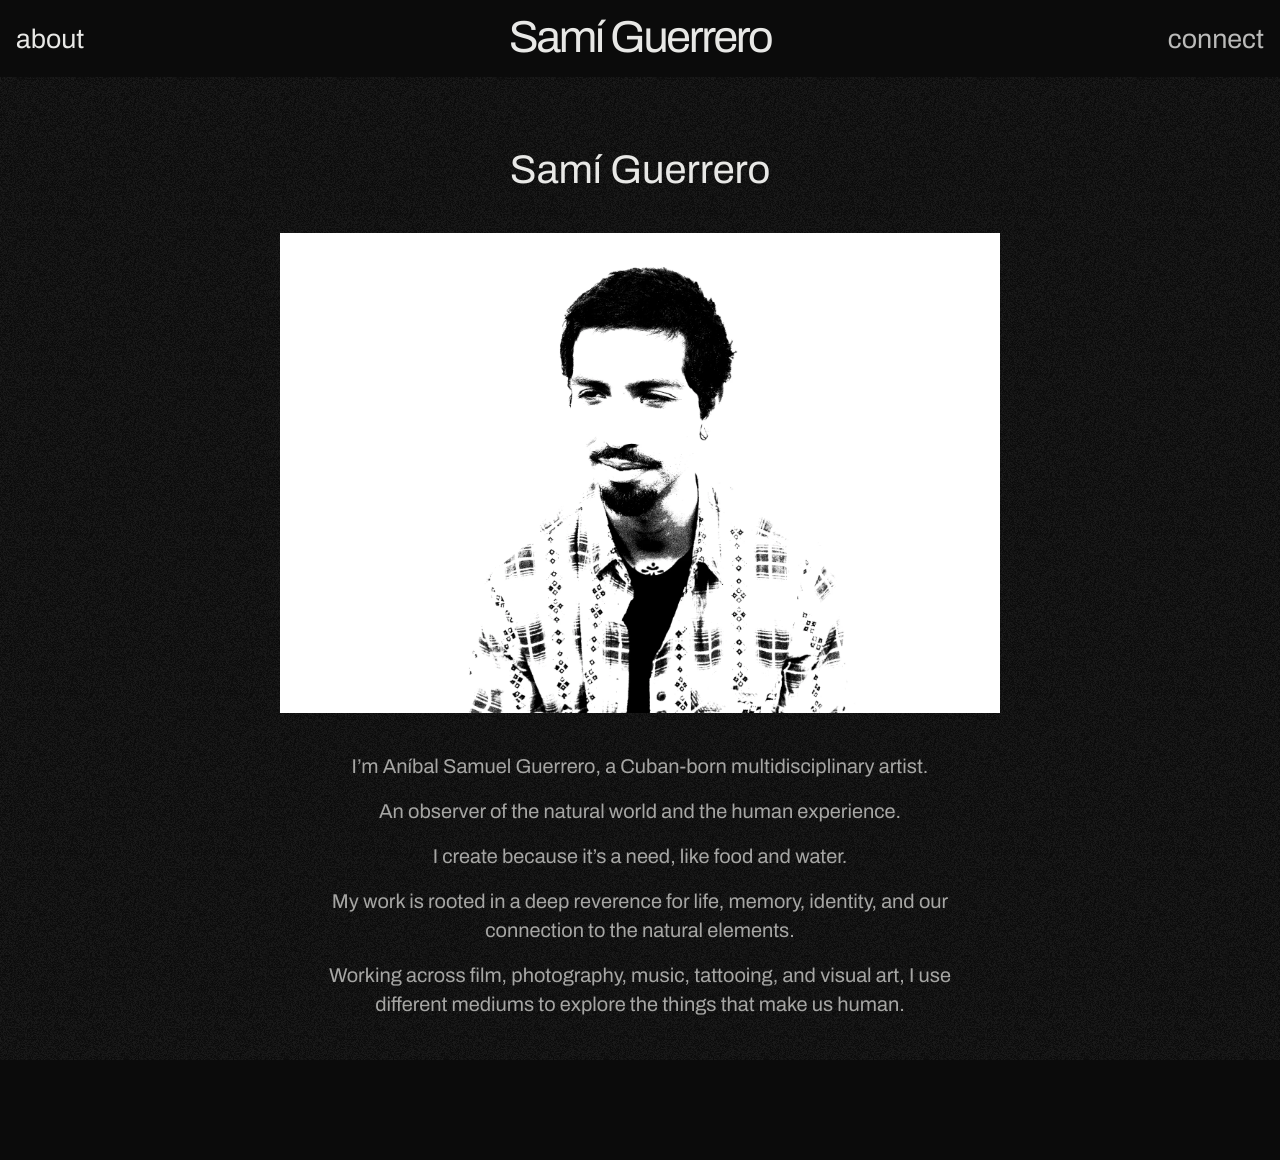
==== commit 7d1f431f: "Preview: switch site font from Forum to Archivo Co-Authored-By: Claude Opus 5.5 <noreply@anthropic.c" ====
--- a/about.html
+++ b/about.html
@@ -7,12 +7,12 @@
 <meta name="description" content="About Samí Guerrero.">
 <link rel="preconnect" href="https://fonts.googleapis.com">
 <link rel="preconnect" href="https://fonts.gstatic.com" crossorigin>
-<link rel="stylesheet" href="https://fonts.googleapis.com/css2?family=Forum&display=swap">
+<link rel="stylesheet" href="https://fonts.googleapis.com/css2?family=Archivo:ital,wght@0,400;0,500;1,400&display=swap">
 <link rel="icon" href="favicon.ico?v=2" sizes="any">
 <link rel="icon" href="img/favicon-32.png?v=2" type="image/png" sizes="32x32">
 <link rel="icon" href="favicon.svg?v=2" type="image/svg+xml">
 <link rel="apple-touch-icon" href="img/apple-touch-icon.png?v=2">
-<link rel="stylesheet" href="styles.css?v=20261125a">
+<link rel="stylesheet" href="styles.css?v=20261127a">
 </head>
 <body>
 
--- a/styles.css
+++ b/styles.css
@@ -380,7 +380,7 @@
 }
 
 /* nov 2026 redesign from sami's figma: Forum everywhere, centered header, arrows between three videos */
-body { font-family: 'Forum', 'Helvetica Neue', Helvetica, Arial, serif; font-synthesis: none; }
+body { font-family: 'Archivo', 'Helvetica Neue', Helvetica, Arial, sans-serif; font-synthesis: none; }
 button, input, textarea { font-family: inherit; }
 .bar { display: grid; grid-template-columns: 1fr auto 1fr; align-items: center; gap: 16px; padding: 14px 0; }
 .bar .logo { font-size: clamp(28px, 3.5vw, 50px); font-weight: 400; letter-spacing: 0; line-height: 1.1; }
@@ -453,7 +453,7 @@
 .stage { min-height: 0; padding: clamp(40px, 7vh, 96px) 0 clamp(24px, 4vh, 48px); }
 .goods { padding-bottom: clamp(64px, 9vw, 120px); }
 /* header name tracked tight like the figma frame (-5.5px at 50px) */
-.bar .logo { letter-spacing: -.11em; white-space: nowrap; }
+.bar .logo { letter-spacing: -.05em; white-space: nowrap; }
 .contact-line { margin: -32px 0 0; font-size: clamp(20px, 2vw, 26px); color: var(--muted); }
 @media (max-width: 560px) { .contact-line { margin-top: -20px; } }
 
